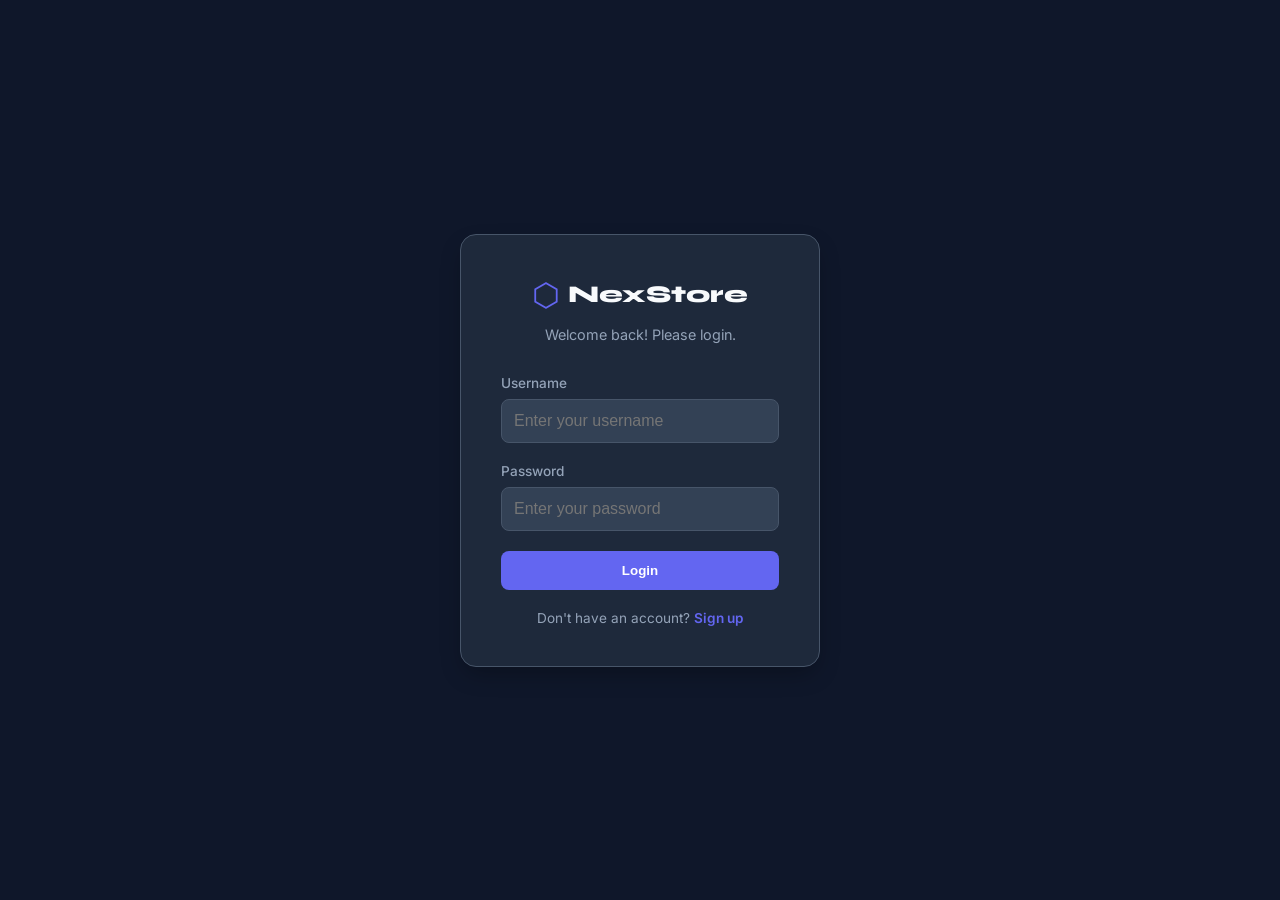
==== src/main/resources/static/index.html @ 59127255 "Initial Commit- NexStore" ====
<!DOCTYPE html>
<html lang="en">
<head>
    <meta charset="UTF-8"/>
    <meta name="viewport" content="width=device-width, initial-scale=1.0"/>
    <title>NexStore — Item Manager</title>
    <link rel="preconnect" href="https://fonts.googleapis.com">
    <link href="https://fonts.googleapis.com/css2?family=Syne:wght@700;800&family=Inter:wght@400;500;600&display=swap" rel="stylesheet">
    <link rel="stylesheet" href="in.css"/>
    <style>
        .auth-staff, .auth-admin {
            display: none !important; /* Hidden by default, shown by App.js if permitted */
        }
    </style>
</head>
<body>

<!-- ── HEADER ── -->
<header class="site-header">
    <div class="header-bg"></div>
    <div class="header-content">
        <div class="logo">
            <span class="logo-icon">⬡</span>
            <span class="logo-text">NexStore</span>
        </div>
        <p class="header-sub">E-Commerce Management Console</p>
        <div class="header-stats">
            <div class="user-info" style="margin-right: 1rem; color: var(--text-muted); font-size: 0.9rem;">
                Hi, <span id="user-display-name" style="color: var(--text); font-weight: 600;">Guest</span> 
                (<span id="user-display-role" style="font-size: 0.75rem; text-transform: uppercase; letter-spacing: 0.05em;">Role</span>)
            </div>
            <button class="action-btn" onclick="logout()" style="padding: 0.4rem 0.8rem; font-size: 0.8rem; background: rgba(255,255,255,0.05);">Logout</button>
            <div class="stat-pill" id="stat-items">— items</div>
            <div class="stat-pill" id="stat-orders">— orders</div>
            <div class="stat-pill online">● Live</div>
        </div>
    </div>
</header>

<!-- ── NAV TABS ── -->
<nav class="tab-nav">
    <button class="tab-btn active" data-panel="view"   onclick="switchTab(this,'view')">   Inventory    </button>
    <button class="tab-btn auth-staff" data-panel="add"    onclick="switchTab(this,'add')">    Add Item     </button>
    <button class="tab-btn auth-staff" data-panel="update" onclick="switchTab(this,'update')"> Update Item  </button>
    <button class="tab-btn orders-tab" data-panel="orders" onclick="switchTab(this,'orders')"> Orders  </button>
    <button class="tab-btn auth-admin" data-panel="users"  onclick="switchTab(this,'users')">  Users   </button>
</nav>

<!-- ── OVERLAY for unauthenticated ── -->
<div id="auth-overlay" style="display:none; position:fixed; top:0; left:0; width:100%; height:100%; background:var(--bg); z-index:9999; justify-content:center; align-items:center; flex-direction:column; text-align:center;">
    <div class="logo" style="margin-bottom: 2rem;">
        <span class="logo-icon" style="font-size: 4rem; color: var(--blue);">⬡</span>
        <h1 class="logo-text" style="font-size: 3rem;">NexStore</h1>
    </div>
    <p style="color: var(--text-muted); margin-bottom: 2rem;">Authenticating session...</p>
    <div class="loader" style="width: 40px; height: 40px; border: 4px solid rgba(255,255,255,0.1); border-top-color: var(--blue); border-radius: 50%; animation: spin 1s linear infinite;"></div>
</div>
<style>
    @keyframes spin { to { transform: rotate(360deg); } }
</style>

<main class="main-content">

    <!-- ── PANEL: VIEW ── -->
    <section id="panel-view" class="panel active">
        <div class="panel-header">
            <div>
                <h2>Inventory</h2>
                <p class="panel-desc">All products currently in stock</p>
            </div>
            <button class="action-btn primary" onclick="loadAllItems()">↻ Refresh</button>
        </div>
        <div class="table-wrapper">
            <table>
                <thead>
                <tr>
                    <th>ID</th>
                    <th>Product</th>
                    <th>Description</th>
                    <th>Price</th>
                    <th>Stock</th>
                    <th>Action</th>
                </tr>
                </thead>
                <tbody id="items-tbody">
                <tr><td colspan="6" class="empty-state">Click Refresh to load inventory</td></tr>
                </tbody>
            </table>
        </div>
        <div id="msg-view" class="message"></div>
    </section>

    <!-- ── PANEL: ADD ── -->
    <section id="panel-add" class="panel">
        <div class="panel-header">
            <div>
                <h2>Add Product</h2>
                <p class="panel-desc">Register a new item to inventory</p>
            </div>
        </div>
        <div class="form-grid">
            <div class="form-group">
                <label for="add-id">Item ID</label>
                <input type="number" id="add-id" placeholder="e.g. 5"/>
            </div>
            <div class="form-group">
                <label for="add-name">Product Name</label>
                <input type="text" id="add-name" placeholder="e.g. Tablet"/>
            </div>
            <div class="form-group full">
                <label for="add-desc">Description</label>
                <input type="text" id="add-desc" placeholder="e.g. 10-inch display tablet"/>
            </div>
            <div class="form-group">
                <label for="add-price">Price ($)</label>
                <input type="number" id="add-price" placeholder="e.g. 499.99" step="0.01"/>
            </div>
            <div class="form-group">
                <label for="add-stock">Stock Quantity</label>
                <input type="number" id="add-stock" placeholder="e.g. 25"/>
            </div>
        </div>
        <button class="action-btn success" onclick="addItem()">+ Add to Inventory</button>
        <div id="msg-add" class="message"></div>
    </section>

    <!-- ── PANEL: UPDATE ── -->
    <section id="panel-update" class="panel">
        <div class="panel-header">
            <div>
                <h2>Update Product</h2>
                <p class="panel-desc">Modify an existing item's details</p>
            </div>
        </div>
        <div class="form-grid">
            <div class="form-group full">
                <label for="upd-id">Item ID to Update</label>
                <input type="number" id="upd-id" placeholder="e.g. 1"/>
            </div>
            <div class="form-group">
                <label for="upd-name">New Name</label>
                <input type="text" id="upd-name" placeholder="e.g. Laptop Pro"/>
            </div>
            <div class="form-group">
                <label for="upd-price">New Price ($)</label>
                <input type="number" id="upd-price" placeholder="e.g. 899.99" step="0.01"/>
            </div>
            <div class="form-group full">
                <label for="upd-desc">New Description</label>
                <input type="text" id="upd-desc" placeholder="e.g. Updated high performance laptop"/>
            </div>
            <div class="form-group">
                <label for="upd-stock">New Stock Quantity</label>
                <input type="number" id="upd-stock" placeholder="e.g. 5"/>
            </div>
        </div>
        <button class="action-btn warning" onclick="updateItem()">✎ Save Changes</button>
        <div id="msg-update" class="message"></div>
    </section>

    <!-- ── PANEL: ORDERS ── -->
    <section id="panel-orders" class="panel">
        <div class="panel-header">
            <div>
                <h2>Orders</h2>
                <p class="panel-desc">Manage and track customer orders</p>
            </div>
            <button class="action-btn primary" onclick="loadAllOrders()">↻ Refresh</button>
        </div>

        <div class="table-wrapper">
            <table>
                <thead>
                <tr>
                    <th>Order ID</th>
                    <th>Customer ID</th>
                    <th>Date</th>
                    <th>Total</th>
                    <th>Actions</th>
                </tr>
                </thead>
                <tbody id="orders-tbody">
                <tr><td colspan="5" class="empty-state">Click Refresh to load orders</td></tr>
                </tbody>
            </table>
        </div>
        <div id="msg-orders" class="message"></div>

        <!-- Order Detail -->
        <div class="section-divider"></div>
        <div class="panel-header">
            <div>
                <h2>Order Details</h2>
                <p class="panel-desc">Eager load — fetches full customer + item breakdown</p>
            </div>
        </div>
        <div class="form-grid">
            <div class="form-group">
                <label for="order-detail-id">Order ID</label>
                <input type="number" id="order-detail-id" placeholder="e.g. 1"/>
            </div>
        </div>
        <button class="action-btn primary" onclick="loadOrderDetail()">⌕ Load Full Details</button>
        <div id="order-detail-box" style="margin-top:1.25rem;"></div>

        <!-- Place Order -->
        <div class="section-divider"></div>
        <div class="panel-header">
            <div>
                <h2>Place New Order</h2>
                <p class="panel-desc">Create an order and assign items to it</p>
            </div>
        </div>
        <div class="form-grid">
            <div class="form-group">
                <label for="new-order-customer">Customer ID</label>
                <input type="number" id="new-order-customer" placeholder="e.g. 1"/>
            </div>
            <div class="form-group">
                <label for="new-order-item">Item ID</label>
                <input type="number" id="new-order-item" placeholder="e.g. 1"/>
            </div>
            <div class="form-group">
                <label for="new-order-qty">Quantity</label>
                <input type="number" id="new-order-qty" placeholder="e.g. 2"/>
            </div>
        </div>
        <button class="action-btn success" onclick="placeOrder()">+ Place Order</button>
        <div id="msg-place-order" class="message"></div>

        <!-- Delete Order -->
        <div class="section-divider"></div>
        <div class="panel-header">
            <div>
                <h2>Delete Order</h2>
                <p class="panel-desc">Permanently remove an order and its items</p>
            </div>
        </div>
        <div class="form-grid">
            <div class="form-group">
                <label for="delete-order-id">Order ID</label>
                <input type="number" id="delete-order-id" placeholder="e.g. 1"/>
            </div>
        </div>
        <button class="action-btn danger auth-admin" onclick="deleteOrder()" style="margin-top: 1rem;">✕ Delete Order</button>
        <div id="msg-delete-order" class="message"></div>
    </section>

    <!-- ── PANEL: USERS (RBAC) ── -->
    <section id="panel-users" class="panel">
        <div class="panel-header">
            <div>
                <h2>User Management</h2>
                <p class="panel-desc">Promote users to different roles (Admin/Staff)</p>
            </div>
        </div>
        <div class="form-grid">
            <div class="form-group">
                <label for="promote-username">Username</label>
                <input type="text" id="promote-username" placeholder="e.g. jdoe"/>
            </div>
            <div class="form-group">
                <label for="promote-role">New Role</label>
                <select id="promote-role" style="background: var(--bg-card); color: var(--text); border: 1px solid var(--border); padding: 0.6rem; border-radius: 6px;">
                    <option value="CUSTOMER">CUSTOMER</option>
                    <option value="STAFF">STAFF</option>
                    <option value="ADMIN">ADMIN</option>
                    <option value="SUPER_ADMIN">SUPER ADMIN</option>
                </select>
            </div>
        </div>
        <button class="action-btn primary" onclick="promoteUser()" style="margin-top: 1rem;">Promote User</button>
        <div id="msg-users" class="message"></div>
    </section>

</main>

<script src="App.js"></script>
<script>
    // Debug helper to check if App.js loaded
    window.addEventListener('load', () => {
        if (typeof switchTab === 'undefined') {
            console.error('App.js failed to load or define switchTab');
        } else {
            console.log('App.js loaded successfully');
        }
    });
</script>
</body>
</html>
---- src/main/resources/static/in.css ----
/* ── RESET & BASE ── */
*, *::before, *::after { margin: 0; padding: 0; box-sizing: border-box; }

:root {
    --navy:      #0f1729;
    --navy-mid:  #1a2540;
    --navy-card: #1e2d4a;
    --blue:      #4f8ef7;
    --blue-glow: rgba(79,142,247,0.25);
    --emerald:   #10b981;
    --amber:     #f59e0b;
    --rose:      #f43f5e;
    --purple:    #8b5cf6;
    --text:      #e2e8f0;
    --text-muted:#94a3b8;
    --border:    rgba(255,255,255,0.08);
    --radius:    12px;
    --radius-sm: 8px;
}

body {
    font-family: 'Inter', sans-serif;
    background: var(--navy);
    color: var(--text);
    min-height: 100vh;
    line-height: 1.6;
}

/* ── HEADER ── */
.site-header {
    position: relative;
    overflow: hidden;
    padding: 3rem 2rem 2.5rem;
    text-align: center;
    border-bottom: 1px solid var(--border);
}

.header-bg {
    position: absolute;
    inset: 0;
    background:
            radial-gradient(ellipse 80% 60% at 50% -10%, rgba(79,142,247,0.18) 0%, transparent 70%),
            repeating-linear-gradient(
                    90deg,
                    transparent,
                    transparent 40px,
                    rgba(255,255,255,0.015) 40px,
                    rgba(255,255,255,0.015) 41px
            ),
            repeating-linear-gradient(
                    0deg,
                    transparent,
                    transparent 40px,
                    rgba(255,255,255,0.015) 40px,
                    rgba(255,255,255,0.015) 41px
            );
    z-index: 0;
}

.header-content {
    position: relative;
    z-index: 1;
}

.logo {
    display: inline-flex;
    align-items: center;
    gap: 0.6rem;
    margin-bottom: 0.4rem;
}

.logo-icon {
    font-size: 2rem;
    color: var(--blue);
    animation: pulse-glow 3s ease-in-out infinite;
    display: inline-block;
}

@keyframes pulse-glow {
    0%, 100% { filter: drop-shadow(0 0 6px var(--blue-glow)); }
    50%       { filter: drop-shadow(0 0 18px rgba(79,142,247,0.6)); }
}

.logo-text {
    font-family: 'Syne', sans-serif;
    font-size: 2.4rem;
    font-weight: 800;
    letter-spacing: -1px;
    background: linear-gradient(135deg, #fff 30%, var(--blue));
    -webkit-background-clip: text;
    -webkit-text-fill-color: transparent;
    background-clip: text;
}

.header-sub {
    color: var(--text-muted);
    font-size: 0.9rem;
    letter-spacing: 0.05em;
    text-transform: uppercase;
    margin-bottom: 1.25rem;
}

.header-stats {
    display: flex;
    justify-content: center;
    gap: 0.6rem;
    flex-wrap: wrap;
}

.stat-pill {
    padding: 0.3rem 0.9rem;
    border-radius: 999px;
    font-size: 0.8rem;
    font-weight: 500;
    background: rgba(255,255,255,0.06);
    border: 1px solid var(--border);
    color: var(--text-muted);
    transition: all 0.3s;
}

.stat-pill.online {
    color: var(--emerald);
    border-color: rgba(16,185,129,0.3);
    background: rgba(16,185,129,0.08);
    animation: blink 2s ease-in-out infinite;
}

@keyframes blink {
    0%, 100% { opacity: 1; }
    50%       { opacity: 0.6; }
}

/* ── TAB NAV ── */
.tab-nav {
    display: flex;
    gap: 0;
    background: var(--navy-mid);
    border-bottom: 1px solid var(--border);
    padding: 0 2rem;
    overflow-x: auto;
}

.tab-btn {
    padding: 1rem 1.5rem;
    border: none;
    background: transparent;
    color: var(--text-muted);
    font-family: 'Inter', sans-serif;
    font-size: 0.875rem;
    font-weight: 500;
    cursor: pointer;
    border-bottom: 2px solid transparent;
    transition: all 0.2s;
    white-space: nowrap;
}

.tab-btn:hover { color: var(--text); }

.tab-btn.active {
    color: var(--blue);
    border-bottom-color: var(--blue);
}

.tab-btn.orders-tab.active {
    color: var(--purple);
    border-bottom-color: var(--purple);
}

/* ── MAIN CONTENT ── */
.main-content {
    max-width: 1100px;
    margin: 2rem auto;
    padding: 0 1.5rem;
}

/* ── PANELS ── */
.panel { display: none; animation: fadeUp 0.3s ease; }
.panel.active { display: block; }

@keyframes fadeUp {
    from { opacity: 0; transform: translateY(12px); }
    to   { opacity: 1; transform: translateY(0); }
}

.panel-header {
    display: flex;
    justify-content: space-between;
    align-items: flex-start;
    margin-bottom: 1.5rem;
}

.panel-header h2 {
    font-family: 'Syne', sans-serif;
    font-size: 1.4rem;
    font-weight: 700;
    color: #fff;
}

.panel-desc {
    font-size: 0.82rem;
    color: var(--text-muted);
    margin-top: 0.2rem;
}

.section-divider {
    border: none;
    border-top: 1px solid var(--border);
    margin: 2.5rem 0;
}

/* ── TABLE ── */
.table-wrapper {
    background: var(--navy-card);
    border: 1px solid var(--border);
    border-radius: var(--radius);
    overflow: hidden;
    margin-bottom: 1rem;
}

table { width: 100%; border-collapse: collapse; font-size: 0.875rem; }

thead th {
    background: rgba(255,255,255,0.04);
    padding: 0.85rem 1.1rem;
    text-align: left;
    font-size: 0.75rem;
    font-weight: 600;
    text-transform: uppercase;
    letter-spacing: 0.06em;
    color: var(--text-muted);
    border-bottom: 1px solid var(--border);
}

tbody tr {
    border-bottom: 1px solid var(--border);
    transition: background 0.15s;
    animation: rowIn 0.25s ease both;
}

tbody tr:last-child { border-bottom: none; }
tbody tr:hover { background: rgba(79,142,247,0.06); }

@keyframes rowIn {
    from { opacity: 0; transform: translateX(-8px); }
    to   { opacity: 1; transform: translateX(0); }
}

tbody td {
    padding: 0.85rem 1.1rem;
    color: var(--text);
    vertical-align: middle;
}

.empty-state {
    text-align: center;
    padding: 3rem !important;
    color: var(--text-muted);
    font-size: 0.875rem;
}

/* ── STOCK BADGE ── */
.stock-badge {
    display: inline-block;
    padding: 0.2rem 0.6rem;
    border-radius: 999px;
    font-size: 0.75rem;
    font-weight: 600;
}
.stock-ok   { background: rgba(16,185,129,0.15); color: var(--emerald); }
.stock-low  { background: rgba(245,158,11,0.15);  color: var(--amber); }
.stock-out  { background: rgba(244,63,94,0.15);   color: var(--rose); }

/* ── FORMS ── */
.form-grid {
    display: grid;
    grid-template-columns: 1fr 1fr;
    gap: 1rem;
    background: var(--navy-card);
    border: 1px solid var(--border);
    border-radius: var(--radius);
    padding: 1.5rem;
    margin-bottom: 1.25rem;
}

.form-group { display: flex; flex-direction: column; gap: 0.4rem; }
.form-group.full { grid-column: 1 / -1; }

label {
    font-size: 0.78rem;
    font-weight: 600;
    text-transform: uppercase;
    letter-spacing: 0.05em;
    color: var(--text-muted);
}

input {
    padding: 0.65rem 0.9rem;
    background: rgba(255,255,255,0.05);
    border: 1px solid var(--border);
    border-radius: var(--radius-sm);
    color: var(--text);
    font-family: 'Inter', sans-serif;
    font-size: 0.9rem;
    outline: none;
    transition: border-color 0.2s, box-shadow 0.2s;
}

input::placeholder { color: rgba(148,163,184,0.4); }

input:focus {
    border-color: var(--blue);
    box-shadow: 0 0 0 3px var(--blue-glow);
}

/* ── BUTTONS ── */
.action-btn {
    padding: 0.65rem 1.5rem;
    border: none;
    border-radius: var(--radius-sm);
    font-family: 'Inter', sans-serif;
    font-size: 0.875rem;
    font-weight: 600;
    cursor: pointer;
    transition: transform 0.15s, box-shadow 0.15s, opacity 0.15s;
    letter-spacing: 0.02em;
}

.action-btn:hover  { transform: translateY(-2px); box-shadow: 0 6px 20px rgba(0,0,0,0.3); }
.action-btn:active { transform: translateY(0); }

.action-btn.primary { background: var(--blue);    color: #fff; }
.action-btn.success { background: var(--emerald); color: #fff; }
.action-btn.warning { background: var(--amber);   color: #0f1729; }
.action-btn.danger  { background: var(--rose);    color: #fff; }

/* inline row delete btn */
.row-delete-btn {
    padding: 0.3rem 0.75rem;
    border: 1px solid rgba(244,63,94,0.3);
    border-radius: 6px;
    background: rgba(244,63,94,0.08);
    color: var(--rose);
    font-size: 0.78rem;
    font-weight: 600;
    cursor: pointer;
    transition: all 0.15s;
}
.row-delete-btn:hover {
    background: var(--rose);
    color: #fff;
    transform: scale(1.05);
}

/* order view btn */
.row-view-btn {
    padding: 0.3rem 0.75rem;
    border: 1px solid rgba(79,142,247,0.3);
    border-radius: 6px;
    background: rgba(79,142,247,0.08);
    color: var(--blue);
    font-size: 0.78rem;
    font-weight: 600;
    cursor: pointer;
    transition: all 0.15s;
    margin-right: 0.4rem;
}
.row-view-btn:hover { background: var(--blue); color: #fff; }

/* ── MESSAGES ── */
.message {
    margin-top: 0.75rem;
    padding: 0.75rem 1rem;
    border-radius: var(--radius-sm);
    font-size: 0.85rem;
    display: none;
    animation: fadeUp 0.2s ease;
}

.message.success {
    background: rgba(16,185,129,0.12);
    color: var(--emerald);
    border: 1px solid rgba(16,185,129,0.25);
    display: block;
}

.message.error {
    background: rgba(244,63,94,0.12);
    color: var(--rose);
    border: 1px solid rgba(244,63,94,0.25);
    display: block;
}

/* ── ORDER DETAIL CARD ── */
.order-detail-card {
    background: var(--navy-card);
    border: 1px solid var(--border);
    border-radius: var(--radius);
    padding: 1.5rem;
    animation: fadeUp 0.3s ease;
}

.order-detail-card h3 {
    font-family: 'Syne', sans-serif;
    font-size: 1.1rem;
    margin-bottom: 1rem;
    color: #fff;
}

.detail-row {
    display: flex;
    gap: 0.5rem;
    margin-bottom: 0.4rem;
    font-size: 0.875rem;
}

.detail-label { color: var(--text-muted); min-width: 100px; }
.detail-value { color: var(--text); font-weight: 500; }

.detail-divider {
    border: none;
    border-top: 1px solid var(--border);
    margin: 1rem 0;
}

.order-items-table {
    width: 100%;
    border-collapse: collapse;
    font-size: 0.82rem;
    margin-top: 0.5rem;
}

.order-items-table th {
    background: rgba(255,255,255,0.04);
    padding: 0.5rem 0.75rem;
    text-align: left;
    color: var(--text-muted);
    font-size: 0.72rem;
    text-transform: uppercase;
    letter-spacing: 0.05em;
    border-bottom: 1px solid var(--border);
}

.order-items-table td {
    padding: 0.55rem 0.75rem;
    color: var(--text);
    border-bottom: 1px solid var(--border);
}

.order-items-table tr:last-child td { border-bottom: none; }

/* ── RESPONSIVE ── */
@media (max-width: 640px) {
    .form-grid { grid-template-columns: 1fr; }
    .form-group.full { grid-column: 1; }
    .tab-nav { padding: 0 1rem; }
    .main-content { padding: 0 1rem; }
    .logo-text { font-size: 1.8rem; }
}
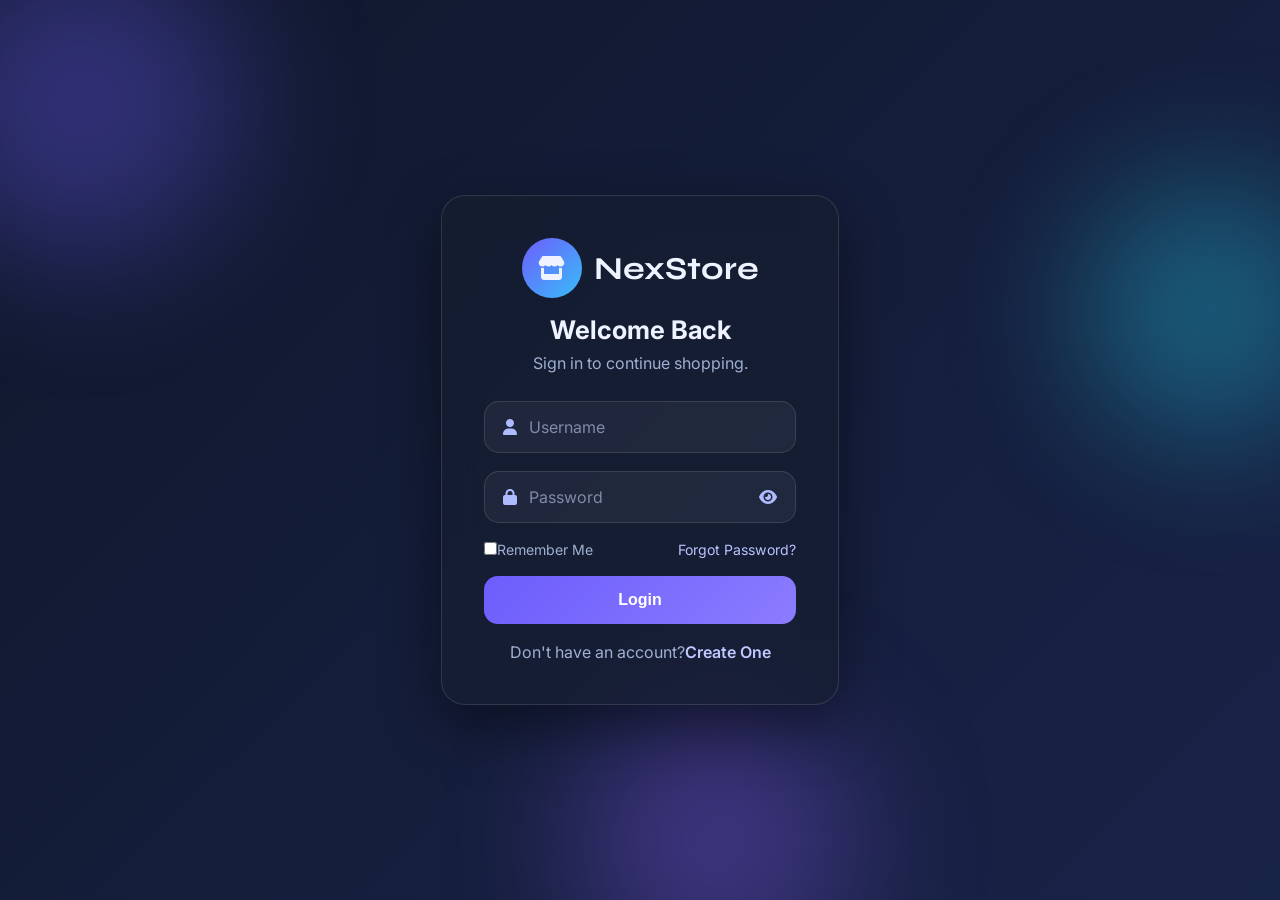
==== commit 5c72c754: "completed version" ====
--- a/src/main/resources/static/index.html
+++ b/src/main/resources/static/index.html
@@ -8,28 +8,47 @@
     <link href="https://fonts.googleapis.com/css2?family=Syne:wght@700;800&family=Inter:wght@400;500;600&display=swap" rel="stylesheet">
     <link rel="stylesheet" href="in.css"/>
     <style>
-        .auth-staff, .auth-admin {
-            display: none !important; /* Hidden by default, shown by App.js if permitted */
-        }
+        .auth-staff, .auth-admin, .auth-superadmin { display: none !important; }
+        @keyframes spin { to { transform: rotate(360deg); } }
     </style>
 </head>
 <body>
+
+<div class="stars"></div>
+
+<div class="shooting-star"></div>
+<div class="shooting-star"></div>
+<div class="shooting-star"></div>
+<div class="shooting-star"></div>
+<div class="shooting-star"></div>
 
 <!-- ── HEADER ── -->
 <header class="site-header">
     <div class="header-bg"></div>
     <div class="header-content">
         <div class="logo">
-            <span class="logo-icon">⬡</span>
-            <span class="logo-text">NexStore</span>
+            <div class="cube-container">
+                <div class="cube">
+                    <div class="cube-face front">API</div>
+                    <div class="cube-face back">JWT</div>
+                    <div class="cube-face right">SQL</div>
+                    <div class="cube-face left">Redis</div>
+                    <div class="cube-face top">Docker</div>
+                    <div class="cube-face bottom">RabbitMQ</div>
+                </div>
+            </div>
+            <div class="logo-text">
+                <h1>NexStore</h1>
+                <p class="header-sub">E-Commerce Management Console</p>
+            </div>
         </div>
         <p class="header-sub">E-Commerce Management Console</p>
         <div class="header-stats">
-            <div class="user-info" style="margin-right: 1rem; color: var(--text-muted); font-size: 0.9rem;">
-                Hi, <span id="user-display-name" style="color: var(--text); font-weight: 600;">Guest</span> 
-                (<span id="user-display-role" style="font-size: 0.75rem; text-transform: uppercase; letter-spacing: 0.05em;">Role</span>)
-            </div>
-            <button class="action-btn" onclick="logout()" style="padding: 0.4rem 0.8rem; font-size: 0.8rem; background: rgba(255,255,255,0.05);">Logout</button>
+            <div class="user-info" style="margin-right:1rem;color:var(--text-muted);font-size:0.9rem;">
+                Hi, <span id="user-display-name" style="color:var(--text);font-weight:600;">Guest</span>
+                (<span id="user-display-role" style="font-size:0.75rem;text-transform:uppercase;letter-spacing:0.05em;">Role</span>)
+            </div>
+            <button class="action-btn" onclick="logout()" style="padding:0.4rem 0.8rem;font-size:0.8rem;background:rgba(255,255,255,0.05);">Logout</button>
             <div class="stat-pill" id="stat-items">— items</div>
             <div class="stat-pill" id="stat-orders">— orders</div>
             <div class="stat-pill online">● Live</div>
@@ -39,46 +58,101 @@
 
 <!-- ── NAV TABS ── -->
 <nav class="tab-nav">
-    <button class="tab-btn active" data-panel="view"   onclick="switchTab(this,'view')">   Inventory    </button>
-    <button class="tab-btn auth-staff" data-panel="add"    onclick="switchTab(this,'add')">    Add Item     </button>
-    <button class="tab-btn auth-staff" data-panel="update" onclick="switchTab(this,'update')"> Update Item  </button>
-    <button class="tab-btn orders-tab" data-panel="orders" onclick="switchTab(this,'orders')"> Orders  </button>
-    <button class="tab-btn auth-admin" data-panel="users"  onclick="switchTab(this,'users')">  Users   </button>
+    <button class="tab-btn active"     data-panel="view"   onclick="switchTab(this,'view')">   Inventory   </button>
+    <button class="tab-btn auth-staff" data-panel="add"    onclick="switchTab(this,'add')">    Add Item    </button>
+    <button class="tab-btn auth-staff" data-panel="update" onclick="switchTab(this,'update')"> Update Item </button>
+    <button class="tab-btn orders-tab" data-panel="orders" onclick="switchTab(this,'orders')"> Orders     </button>
+    <button class="tab-btn auth-customer" data-panel="subscription" onclick="switchTab(this,'subscription')"> Subscription </button>
+    <button class="tab-btn auth-admin" data-panel="users"  onclick="switchTab(this,'users')">  Users      </button>
+    <button class="tab-btn auth-superadmin" data-panel="videos" onclick="switchTab(this,'videos')"> CCTV </button>
+    <button class="tab-btn auth-superadmin" data-panel="API" onclick="switchTab(this,'API')">API Check</button>
 </nav>
 
-<!-- ── OVERLAY for unauthenticated ── -->
-<div id="auth-overlay" style="display:none; position:fixed; top:0; left:0; width:100%; height:100%; background:var(--bg); z-index:9999; justify-content:center; align-items:center; flex-direction:column; text-align:center;">
-    <div class="logo" style="margin-bottom: 2rem;">
-        <span class="logo-icon" style="font-size: 4rem; color: var(--blue);">⬡</span>
-        <h1 class="logo-text" style="font-size: 3rem;">NexStore</h1>
-    </div>
-    <p style="color: var(--text-muted); margin-bottom: 2rem;">Authenticating session...</p>
-    <div class="loader" style="width: 40px; height: 40px; border: 4px solid rgba(255,255,255,0.1); border-top-color: var(--blue); border-radius: 50%; animation: spin 1s linear infinite;"></div>
+<!-- ── AUTH OVERLAY ── -->
+<div id="auth-overlay" style="display:none;position:fixed;top:0;left:0;width:100%;height:100%;background:var(--navy);z-index:9999;justify-content:center;align-items:center;flex-direction:column;text-align:center;">
+    <span class="logo-icon" style="font-size:4rem;color:var(--blue);">⬡</span>
+    <h1 class="logo-text" style="font-size:3rem;">NexStore</h1>
+    <p style="color:var(--text-muted);margin:1rem 0 2rem;">Authenticating session...</p>
+    <div style="width:40px;height:40px;border:4px solid rgba(255,255,255,0.1);border-top-color:var(--blue);border-radius:50%;animation:spin 1s linear infinite;"></div>
 </div>
-<style>
-    @keyframes spin { to { transform: rotate(360deg); } }
-</style>
 
 <main class="main-content">
 
-    <!-- ── PANEL: VIEW ── -->
+    <!-- ── PANEL: VIEW (INVENTORY) ── -->
     <section id="panel-view" class="panel active">
         <div class="panel-header">
             <div>
                 <h2>Inventory</h2>
                 <p class="panel-desc">All products currently in stock</p>
             </div>
+        </div>
+
+        <!-- Search & Filter Bar -->
+        <div class="form-grid" style="margin-bottom:1rem;">
+            <div class="form-group">
+                <label>Search by Name</label>
+                <input type="text" id="search-name" placeholder="e.g. Laptop"/>
+            </div>
+            <div class="form-group">
+                <label>Min Price ($)</label>
+                <input type="number" id="search-min-price" placeholder="e.g. 100"/>
+            </div>
+            <div class="form-group">
+                <label>Max Price ($)</label>
+                <input type="number" id="search-max-price" placeholder="e.g. 1000"/>
+            </div>
+            <div class="form-group">
+                <label>Min Stock</label>
+                <input type="number" id="search-min-stock" placeholder="e.g. 5"/>
+            </div>
+        </div>
+
+        <!-- Buttons + Pagination -->
+        <div style="display:flex;gap:0.75rem;margin-bottom:1rem;align-items:center;flex-wrap:wrap;">
             <button class="action-btn primary" onclick="loadAllItems()">↻ Refresh</button>
-        </div>
+            <button class="action-btn success" onclick="applyFilter()">⌕ Search</button>
+            <button class="action-btn" style="background:var(--text-muted);" onclick="clearSearch()">✕ Clear</button>
+            <div id="page-info" style="color:var(--text-muted);font-size:0.85rem;margin-left:auto;"></div>
+            <div class="pagination">
+            <button id="btn-prev" onclick="prevPage()" class="btn">← Prev </button>
+            <button id="btn-next" onclick="nextPage()" class="btn">Next →</button>
+            </div>
+        </div>
+
+        <!-- Items Table -->
         <div class="table-wrapper">
             <table>
                 <thead>
                 <tr>
                     <th>ID</th>
-                    <th>Product</th>
+                    <th>
+                        <div class="th-flex">
+                            <span>Product</span>
+                            <span class="sort-group">
+                                <button onclick="sortTable('name', 'asc')" class="sort-btn">↑</button>
+                                <button onclick="sortTable('name', 'desc')" class="sort-btn">↓</button>
+                        </span>
+                        </div>
+                    </th>
                     <th>Description</th>
-                    <th>Price</th>
-                    <th>Stock</th>
+                    <th>
+                        <div class="th-flex">
+                            <span>Price</span>
+                            <span class="sort-group">
+                                <button onclick="sortTable('price', 'asc')" class="sort-btn">↑</button>
+                                <button onclick="sortTable('price', 'desc')" class="sort-btn">↓</button>
+                             </span>
+                        </div>
+                    </th>
+                    <th>
+                        <div class="th-flex">
+                            <span>Stock</span>
+                            <span class="sort-group">
+                                    <button onclick="sortTable('stock', 'asc')" class="sort-btn">↑</button>
+                                    <button onclick="sortTable('stock', 'desc')" class="sort-btn">↓</button>
+                             </span>
+                        </div>
+                    </th>
                     <th>Action</th>
                 </tr>
                 </thead>
@@ -176,14 +250,22 @@
                     <th>Customer ID</th>
                     <th>Date</th>
                     <th>Total</th>
+                    <th>Payment</th>
                     <th>Actions</th>
                 </tr>
                 </thead>
                 <tbody id="orders-tbody">
-                <tr><td colspan="5" class="empty-state">Click Refresh to load orders</td></tr>
+                <tr><td colspan="6" class="empty-state">Click Refresh to load orders</td></tr>
                 </tbody>
             </table>
         </div>
+        <div style="display:flex;gap:0.75rem;margin-top:1rem;align-items:center;flex-wrap:wrap;">
+            <div id="page-info-orders" style="color:var(--text-muted);font-size:0.85rem;margin-left:auto;"></div>
+            <div class="pagination">
+                <button id="btn-prev-orders" onclick="prevPageOrders()" class="btn">← Prev </button>
+                <button id="btn-next-orders" onclick="nextPageOrders()" class="btn">Next →</button>
+            </div>
+        </div>
         <div id="msg-orders" class="message"></div>
 
         <!-- Order Detail -->
@@ -242,16 +324,43 @@
                 <input type="number" id="delete-order-id" placeholder="e.g. 1"/>
             </div>
         </div>
-        <button class="action-btn danger auth-admin" onclick="deleteOrder()" style="margin-top: 1rem;">✕ Delete Order</button>
+        <button class="action-btn danger auth-admin" onclick="deleteOrder()" style="margin-top:1rem;">✕ Delete Order</button>
         <div id="msg-delete-order" class="message"></div>
     </section>
 
-    <!-- ── PANEL: USERS (RBAC) ── -->
+    <!-- ── PANEL: SUBSCRIPTION ── -->
+    <section id="panel-subscription" class="panel">
+        <div class="panel-header">
+            <div>
+                <h2>Subscription</h2>
+                <p class="panel-desc">Subscribe to get discounts on all your orders</p>
+            </div>
+        </div>
+
+        <!-- Current subscription status -->
+        <div id="current-sub-box" style="margin-bottom:1.5rem;"></div>
+
+        <!-- Plans grid -->
+        <div class="section-divider"></div>
+        <div class="panel-header">
+            <div>
+                <h2>Available Plans</h2>
+                <p class="panel-desc">Choose a plan that works for you</p>
+            </div>
+            <button class="action-btn primary" onclick="loadSubscriptionPlans()">↻ Refresh</button>
+        </div>
+        <div id="plans-grid" style="display:grid;grid-template-columns:repeat(auto-fill,minmax(250px,1fr));gap:1.25rem;margin-top:1rem;">
+            <p class="empty-state">Click Refresh to load plans</p>
+        </div>
+        <div id="msg-subscription" class="message"></div>
+    </section>
+
+    <!-- ── PANEL: USERS ── -->
     <section id="panel-users" class="panel">
         <div class="panel-header">
             <div>
                 <h2>User Management</h2>
-                <p class="panel-desc">Promote users to different roles (Admin/Staff)</p>
+                <p class="panel-desc">Promote users to different roles</p>
             </div>
         </div>
         <div class="form-grid">
@@ -261,7 +370,7 @@
             </div>
             <div class="form-group">
                 <label for="promote-role">New Role</label>
-                <select id="promote-role" style="background: var(--bg-card); color: var(--text); border: 1px solid var(--border); padding: 0.6rem; border-radius: 6px;">
+                <select id="promote-role" style="background:var(--navy-card);color:var(--text);border:1px solid var(--border);padding:0.6rem;border-radius:6px;">
                     <option value="CUSTOMER">CUSTOMER</option>
                     <option value="STAFF">STAFF</option>
                     <option value="ADMIN">ADMIN</option>
@@ -269,18 +378,162 @@
                 </select>
             </div>
         </div>
-        <button class="action-btn primary" onclick="promoteUser()" style="margin-top: 1rem;">Promote User</button>
+        <button class="action-btn primary" onclick="promoteUser()" style="margin-top:1rem;">Promote User</button>
         <div id="msg-users" class="message"></div>
+
+        <!-- Customer Subscriptions -->
+        <div class="section-divider"></div>
+        <div class="panel-header">
+            <div>
+                <h2>Customer Subscriptions</h2>
+                <p class="panel-desc">View all active and inactive customer subscriptions</p>
+            </div>
+            <button class="action-btn primary" onclick="loadAllSubscriptions()">↻ Refresh</button>
+        </div>
+        <div class="table-wrapper">
+            <table>
+                <thead>
+                <tr>
+                    <th>Subscription ID</th><th>Customer</th><th>Plan</th><th>Status</th><th>Started</th><th>Discount</th>
+                </tr>
+                </thead>
+                <tbody id="subscriptions-tbody">
+                <tr><td colspan="6" class="empty-state">Click Refresh to load subscriptions</td></tr>
+                </tbody>
+            </table>
+        </div>
+        <div style="display:flex;gap:0.75rem;margin-top:1rem;align-items:center;flex-wrap:wrap;">
+            <div id="page-info-subs" style="color:var(--text-muted);font-size:0.85rem;margin-left:auto;"></div>
+            <div class="pagination">
+                <button id="btn-prev-subs" onclick="prevPageSubs()" class="btn">← Prev </button>
+                <button id="btn-next-subs" onclick="nextPageSubs()" class="btn">Next →</button>
+            </div>
+        </div>
+        <div id="msg-subscriptions" class="message"></div>
+    </section>
+
+    <!-- ── PANEL: VIDEOS (CCTV) ── -->
+    <section id="panel-videos" class="panel">
+        <div class="panel-header">
+            <div>
+                <h2>CCTV Footage</h2>
+                <p class="panel-desc">Upload, process, and review recorded footage</p>
+            </div>
+            <button class="action-btn primary" onclick="loadAllVideos()">↻ Refresh</button>
+        </div>
+
+        <!-- Upload -->
+        <div class="form-grid">
+            <div class="form-group full">
+                <label for="video-file-input">Upload Recording (.mp4, .mov)</label>
+                <input type="file" id="video-file-input" accept=".mp4,.mov,video/mp4,video/quicktime"/>
+            </div>
+        </div>
+        <button class="action-btn success" onclick="uploadVideo()">⬆ Upload</button>
+        <div id="msg-video-upload" class="message"></div>
+
+        <!-- All Uploads -->
+        <div class="section-divider"></div>
+        <div class="panel-header">
+            <div>
+                <h2>All Recordings</h2>
+                <p class="panel-desc">Every uploaded file and its processing status</p>
+            </div>
+        </div>
+        <div class="table-wrapper">
+            <table>
+                <thead>
+                <tr>
+                    <th>ID</th><th>File Name</th><th>Uploaded By</th><th>Uploaded At</th><th>Status</th><th>Action</th>
+                </tr>
+                </thead>
+                <tbody id="videos-tbody">
+                <tr><td colspan="6" class="empty-state">Click Refresh to load recordings</td></tr>
+                </tbody>
+            </table>
+        </div>
+        <div style="display:flex;gap:0.75rem;margin-top:1rem;align-items:center;flex-wrap:wrap;">
+            <div id="page-info-videos" style="color:var(--text-muted);font-size:0.85rem;margin-left:auto;"></div>
+            <div class="pagination">
+                <button id="btn-prev-videos" onclick="prevPageVideos()" class="btn">← Prev </button>
+                <button id="btn-next-videos" onclick="nextPageVideos()" class="btn">Next →</button>
+            </div>
+        </div>
+        <div id="msg-videos" class="message"></div>
+
+        <!-- Completed / Playable -->
+        <div class="section-divider"></div>
+        <div class="panel-header">
+            <div>
+                <h2>Processed Recordings</h2>
+                <p class="panel-desc">Completed footage, ready to play in 360p / 480p / 720p</p>
+            </div>
+        </div>
+        <div id="completed-videos-grid" class="video-grid">
+            <p class="empty-state">No completed recordings yet.</p>
+        </div>
+    </section>
+
+    <section id="panel-API" class="panel">
+        <div class="dashboard">
+
+            <h1>API Analytics Dashboard</h1>
+
+            <div class="cards">
+
+                <div class="card">
+                    <h3>Total Requests</h3>
+                    <h1 id="totalRequests">0</h1>
+                </div>
+
+                <div class="card">
+                    <h3>Total APIs</h3>
+                    <h1 id="totalApis">0</h1>
+                </div>
+
+                <div class="card">
+                    <h3>Average Response</h3>
+                    <h1 id="avgTime">0 ms</h1>
+                </div>
+
+                <div class="card">
+                    <h3>Error Rate</h3>
+                    <h1 id="errorRate">0%</h1>
+                </div>
+
+            </div>
+
+            <div class="chart-card">
+                <h2>API Hits</h2>
+
+                <svg id="chart"></svg>
+                <div id="chart-tooltip"></div>
+            </div>
+
+        </div>
     </section>
 
 </main>
-
+<!-- ── VIDEO MODAL ── -->
+<div id="video-modal" class="video-modal">
+    <div class="video-modal-inner">
+        <div class="video-modal-header">
+            <h3 id="video-modal-title">Video</h3>
+            <button class="modal-close-btn" onclick="closeVideoModal()">✕</button>
+        </div>
+        <video id="video-modal-player" controls></video>
+        <div class="modal-quality-bar">
+            <span>Quality:</span>
+            <div id="quality-switch"></div>
+        </div>
+    </div>
+</div>
+<script src="https://d3js.org/d3.v7.min.js"></script>
 <script src="App.js"></script>
 <script>
-    // Debug helper to check if App.js loaded
     window.addEventListener('load', () => {
         if (typeof switchTab === 'undefined') {
-            console.error('App.js failed to load or define switchTab');
+            console.error('App.js failed to load');
         } else {
             console.log('App.js loaded successfully');
         }
--- a/src/main/resources/static/in.css
+++ b/src/main/resources/static/in.css
@@ -24,15 +24,95 @@
     color: var(--text);
     min-height: 100vh;
     line-height: 1.6;
+    position:relative;
+}
+
+
+.stars {
+    width: 1px;
+    height: 1px;
+    position: fixed;
+    inset:0;
+    pointer-events:none;
+    z-index:-2;
+    background: white;
+    box-shadow: 2vw 5vh 2px white, 10vw 8vh 2px white, 15vw 15vh 1px white,
+    22vw 22vh 1px white, 28vw 12vh 2px white, 32vw 32vh 1px white,
+    38vw 18vh 2px white, 42vw 35vh 1px white, 48vw 25vh 2px white,
+    53vw 42vh 1px white, 58vw 15vh 2px white, 63vw 38vh 1px white,
+    68vw 28vh 2px white, 73vw 45vh 1px white, 78vw 32vh 2px white,
+    83vw 48vh 1px white, 88vw 20vh 2px white, 93vw 52vh 1px white,
+    98vw 35vh 2px white, 5vw 60vh 1px white, 12vw 65vh 2px white,
+    18vw 72vh 1px white, 25vw 78vh 2px white, 30vw 85vh 1px white,
+    35vw 68vh 2px white, 40vw 82vh 1px white, 45vw 92vh 2px white,
+    50vw 75vh 1px white, 55vw 88vh 2px white, 60vw 95vh 1px white,
+    65vw 72vh 2px white, 70vw 85vh 1px white, 75vw 78vh 2px white,
+    80vw 92vh 1px white, 85vw 82vh 2px white, 90vw 88vh 1px white,
+    95vw 75vh 2px white;
+    animation: twinkle 8s infinite linear;
+}
+
+.shooting-star {
+    position: fixed;
+    pointer-events: none;
+    z-index:-1;
+    width: 100px;
+    height: 2px;
+    background: linear-gradient(90deg, white, transparent);
+    animation: shoot 3s infinite ease-in;
+}
+
+.shooting-star:nth-child(1) {
+    top: 20%;
+    left: -100px;
+    animation-delay: 0s;
+}
+
+.shooting-star:nth-child(2) {
+    top: 35%;
+    left: -100px;
+    animation-delay: 1s;
+}
+
+.shooting-star:nth-child(3) {
+    top: 50%;
+    left: -100px;
+    animation-delay: 2s;
+}
+
+@keyframes twinkle {
+    0%,
+    100% {
+        opacity: 0.8;
+    }
+    50% {
+        opacity: 0.4;
+    }
+}
+
+@keyframes shoot {
+    0% {
+        transform: translateX(0) translateY(0) rotate(25deg);
+        opacity: 1;
+    }
+    100% {
+        transform: translateX(120vw) translateY(50vh) rotate(25deg);
+        opacity: 0;
+    }
 }
 
 /* ── HEADER ── */
 .site-header {
-    position: relative;
-    overflow: hidden;
-    padding: 3rem 2rem 2.5rem;
+    padding: 1rem 2rem;
     text-align: center;
     border-bottom: 1px solid var(--border);
+    z-index: 1000;
+    overflow: hidden;
+    border-bottom: 1px solid var(--border);
+
+    background: rgba(15,23,41,0.92);
+    backdrop-filter: blur(12px);
+    -webkit-backdrop-filter: blur(12px);
 }
 
 .header-bg {
@@ -63,27 +143,125 @@
 }
 
 .logo {
-    display: inline-flex;
-    align-items: center;
-    gap: 0.6rem;
-    margin-bottom: 0.4rem;
-}
-
-.logo-icon {
-    font-size: 2rem;
-    color: var(--blue);
-    animation: pulse-glow 3s ease-in-out infinite;
-    display: inline-block;
-}
-
-@keyframes pulse-glow {
-    0%, 100% { filter: drop-shadow(0 0 6px var(--blue-glow)); }
-    50%       { filter: drop-shadow(0 0 18px rgba(79,142,247,0.6)); }
+    display:flex;
+    align-items:center;
+    gap:12px;
+}
+
+.cube{
+    width:45px;
+    height:45px;
+    position:relative;
+    transform-style:preserve-3d;
+    animation: rotateCube 24s linear infinite;
+    transition:all .5s ease;
+}
+.cube-container{
+    width:50px;
+    height:50px;
+    perspective:1000px;
+    display:flex;
+    justify-content:center;
+    align-items:center;
+}
+
+.cube:hover{
+    animation-duration:3s;
+    transform:scale(1.12);
+}
+
+.cube-face{
+    position:absolute;
+    width:45px;
+    height:45px;
+    display:flex;
+    justify-content:center;
+    align-items:center;
+    color:white;
+    font-size:9px;
+    font-weight:700;
+    letter-spacing:.5px;
+    border-radius:8px;
+    border:1px solid rgba(255,255,255,.15);
+    background:linear-gradient(
+            135deg, rgba(37,99,235,.95), rgba(139,92,246,.95));
+    backdrop-filter:blur(8px);
+    box-shadow: 0 0 15px rgba(59,130,246,.25);
+    transition:.4s;
+}
+
+.front{
+    transform:translateZ(30px);
+}
+
+.back{
+    transform:rotateY(180deg) translateZ(30px);
+}
+
+.right{
+    transform:rotateY(90deg) translateZ(30px);
+}
+
+.left{
+    transform:rotateY(-90deg) translateZ(30px);
+}
+
+.top{
+    transform:rotateX(90deg) translateZ(30px);
+}
+
+.bottom{
+    transform:rotateX(-90deg) translateZ(30px);
+}
+
+@keyframes rotateCube{
+    0%{
+        transform:rotateX(0deg) rotateY(0deg);
+    }
+    100%{
+        transform:rotateX(360deg) rotateY(360deg);
+    }
+}
+
+.cube::before{
+    content:"";
+    position:absolute;
+    inset:-18px;
+    border-radius:50%;
+    background:radial-gradient(
+            rgba(59,130,246,.35),
+            transparent 70%
+    );
+    filter:blur(12px);
+    animation:pulseGlow 4s ease-in-out infinite;
+    z-index:-1;
+}
+
+@keyframes pulseGlow{
+    0%{
+        opacity:.35;
+        transform:scale(.9);
+    }
+    50%{
+        opacity:.8;
+        transform:scale(1.2);
+    }
+    100%{
+        opacity:.35;
+        transform:scale(.9);
+    }
+}
+
+.cube:hover .cube-face{
+    box-shadow:
+            0 0 10px #3b82f6,
+            0 0 20px #3b82f6,
+            0 0 40px #8b5cf6;
 }
 
 .logo-text {
     font-family: 'Syne', sans-serif;
-    font-size: 2.4rem;
+    font-size: 1.8rem;
     font-weight: 800;
     letter-spacing: -1px;
     background: linear-gradient(135deg, #fff 30%, var(--blue));
@@ -92,12 +270,21 @@
     background-clip: text;
 }
 
+.logo-text h1{
+    transition:.3s;
+}
+
+.logo:hover .logo-text h1{
+    color:#60a5fa;
+    text-shadow: 0 0 10px rgba(96,165,250,.6);
+}
+
 .header-sub {
     color: var(--text-muted);
     font-size: 0.9rem;
     letter-spacing: 0.05em;
     text-transform: uppercase;
-    margin-bottom: 1.25rem;
+    margin-bottom: 0.5rem;
 }
 
 .header-stats {
@@ -138,6 +325,12 @@
     border-bottom: 1px solid var(--border);
     padding: 0 2rem;
     overflow-x: auto;
+
+    position: sticky;
+    top: 0;
+    left: 0;
+    width: 100%;
+    z-index: 9998;
 }
 
 .tab-btn {
@@ -455,4 +648,515 @@
     .tab-nav { padding: 0 1rem; }
     .main-content { padding: 0 1rem; }
     .logo-text { font-size: 1.8rem; }
+}
+
+.sort-btn{
+    background: rgba(255,255,255,0.08);
+    border: none;
+    color: var(--text-muted);
+    cursor: pointer;
+    border-radius: 4px;
+    font-size: 0.75rem;
+    transition: all 0.15s;
+    display: inline-flex;
+    align-items: center;
+    justify-content: center;
+    width: 1.4rem;
+    height: 1.4rem;
+    padding: 0;
+    line-height: 1;
+    margin-left: 0;
+}
+
+.sort-btn:hover{
+    background: var(--blue);
+    color: #fff;
+}
+
+.sort-btn.active{
+    background: var(--blue);
+    color: #fff;
+}
+
+.th-flex {
+    display: flex;
+    align-items: center;
+    justify-content: space-between;
+    gap: 0.5rem;
+    white-space: nowrap;
+}
+
+.sort-group {
+    display: flex;
+    gap: 0.2rem;
+    flex-shrink: 0;
+}
+.btn {
+    display: inline-flex;
+    align-items: center;
+    justify-content: center;
+
+    min-width: 90px;
+    padding: 10px 18px;
+
+    background: rgba(255,255,255,0.08);
+    color: var(--text);
+    border: 1px solid rgba(255,255,255,0.12);
+    border-radius: 8px;
+
+    font-size: 0.9rem;
+    font-weight: 500;
+
+    cursor: pointer;
+    transition: all 0.2s ease;
+}
+
+.btn:hover {
+    background: var(--blue);
+    border-color: var(--blue);
+    color: white;
+    transform: translateY(-2px);
+}
+
+.btn:active {
+    transform: translateY(0);
+}
+
+.btn:disabled {
+    opacity: 0.45;
+    cursor: not-allowed;
+    transform: none;
+}
+
+.pagination {
+    display: flex;
+    justify-content: center;
+    align-items: center;
+    gap: 12px;
+    margin-top: 20px;
+}
+
+#page-info {
+    min-width: 130px;
+    text-align: center;
+    color: var(--text-muted);
+    font-size: 0.9rem;
+    font-weight: 500;
+}
+
+/* ── VIDEO / CCTV STATUS BADGES ── */
+.status-badge {
+    display: inline-block;
+    padding: 0.2rem 0.6rem;
+    border-radius: 999px;
+    font-size: 0.75rem;
+    font-weight: 600;
+    text-transform: uppercase;
+    letter-spacing: 0.03em;
+}
+.status-pending    { background: rgba(245,158,11,0.15);  color: var(--amber); }
+.status-processing { background: rgba(79,142,247,0.15);  color: var(--blue); }
+.status-completed  { background: rgba(16,185,129,0.15);  color: var(--emerald); }
+.status-failed     { background: rgba(244,63,94,0.15);   color: var(--rose); }
+
+/* ── VIDEO GRID ── */
+.video-grid {
+    display: grid;
+    grid-template-columns: repeat(auto-fill, minmax(240px, 1fr));
+    gap: 1rem;
+}
+.video-card {
+    background: var(--navy-card);
+    border: 1px solid var(--border);
+    border-radius: var(--radius);
+    padding: 1.1rem;
+    display: flex;
+    flex-direction: column;
+    gap: 0.6rem;
+    animation: fadeUp 0.3s ease;
+}
+.video-card h4 { font-family: 'Syne', sans-serif; font-size: 0.95rem; color: #fff; }
+.video-card .video-meta { font-size: 0.78rem; color: var(--text-muted); }
+.video-card .video-qualities { display: flex; gap: 0.4rem; flex-wrap: wrap; }
+
+.quality-btn {
+    padding: 0.3rem 0.7rem;
+    border: 1px solid rgba(79,142,247,0.3);
+    border-radius: 6px;
+    background: rgba(79,142,247,0.08);
+    color: var(--blue);
+    font-size: 0.75rem;
+    font-weight: 600;
+    cursor: pointer;
+    transition: all 0.15s;
+}
+.quality-btn:hover  { background: var(--blue); color: #fff; }
+.quality-btn.active { background: var(--blue); color: #fff; }
+
+/* ── VIDEO MODAL ── */
+.video-modal-overlay {
+    display: none;
+    position: fixed;
+    inset: 0;
+    background: rgba(0,0,0,0.75);
+    z-index: 10000;
+    justify-content: center;
+    align-items: center;
+}
+.video-modal-overlay.open { display: flex; }
+
+.video-modal {
+    background: var(--navy-card);
+    border: 1px solid var(--border);
+    border-radius: var(--radius);
+    padding: 1.25rem;
+    width: min(720px, 92vw);
+}
+.video-modal-header {
+    display: flex;
+    justify-content: space-between;
+    align-items: center;
+    margin-bottom: 0.75rem;
+}
+.video-modal-header h3 { font-family:'Syne', sans-serif; color:#fff; font-size:1.05rem; }
+.video-modal-close {
+    background: transparent;
+    border: none;
+    color: var(--text-muted);
+    font-size: 1.1rem;
+    cursor: pointer;
+}
+.video-modal-close:hover { color: var(--rose); }
+
+#video-modal-player {
+    width: 100%;
+    border-radius: var(--radius-sm);
+    background: #000;
+    max-height: 60vh;
+}
+.quality-switch { display: flex; gap: 0.5rem; margin-top: 0.75rem; }
+/* ── VIDEO CARDS ── */
+.video-card {
+    background: var(--navy-card);
+    border: 1px solid var(--border);
+    border-radius: var(--radius);
+    overflow: hidden;
+    cursor: pointer;
+    transition: transform 0.2s, box-shadow 0.2s;
+}
+
+.video-card:hover {
+    transform: translateY(-4px);
+    box-shadow: 0 8px 24px rgba(0,0,0,0.3);
+}
+
+.video-thumb-wrapper {
+    position: relative;
+    width: 100%;
+    aspect-ratio: 16/9;
+    background: #000;
+    overflow: hidden;
+}
+
+.video-thumbnail {
+    width: 100%;
+    height: 100%;
+    object-fit: cover;
+    display: block;
+}
+
+.play-overlay {
+    position: absolute;
+    inset: 0;
+    display: flex;
+    align-items: center;
+    justify-content: center;
+    font-size: 2.5rem;
+    color: #fff;
+    background: rgba(0,0,0,0.3);
+    opacity: 0;
+    transition: opacity 0.2s;
+}
+
+.video-card:hover .play-overlay { opacity: 1; }
+
+.video-card-info {
+    padding: 0.85rem;
+}
+
+.video-card-info h4 {
+    font-size: 0.9rem;
+    font-weight: 600;
+    color: var(--text);
+    margin-bottom: 0.3rem;
+    white-space: nowrap;
+    overflow: hidden;
+    text-overflow: ellipsis;
+}
+
+.video-meta {
+    font-size: 0.75rem;
+    color: var(--text-muted);
+    margin-bottom: 0.5rem;
+}
+
+.video-qualities {
+    display: flex;
+    gap: 0.4rem;
+    flex-wrap: wrap;
+}
+
+.quality-btn {
+    padding: 0.2rem 0.6rem;
+    border: 1px solid var(--border);
+    border-radius: 4px;
+    background: rgba(255,255,255,0.05);
+    color: var(--text-muted);
+    font-size: 0.75rem;
+    cursor: pointer;
+    transition: all 0.15s;
+}
+
+.quality-btn:hover, .quality-btn.active {
+    background: var(--blue);
+    color: #fff;
+    border-color: var(--blue);
+}
+
+/* ── VIDEO MODAL ── */
+.video-modal {
+    display: none;
+    position: fixed;
+    inset: 0;
+    background: rgba(0,0,0,0.85);
+    z-index: 9999;
+    align-items: center;
+    justify-content: center;
+    flex-direction: column;
+}
+
+.video-modal.open { display: flex; }
+
+.video-modal-inner {
+    background: var(--navy-card);
+    border: 1px solid var(--border);
+    border-radius: var(--radius);
+    width: 90%;
+    max-width: 900px;
+    overflow: hidden;
+}
+
+.video-modal-header {
+    display: flex;
+    justify-content: space-between;
+    align-items: center;
+    padding: 1rem 1.25rem;
+    border-bottom: 1px solid var(--border);
+}
+
+.video-modal-header h3 {
+    font-family: 'Syne', sans-serif;
+    font-size: 1rem;
+    color: #fff;
+}
+
+.modal-close-btn {
+    background: none;
+    border: none;
+    color: var(--text-muted);
+    font-size: 1.5rem;
+    cursor: pointer;
+    line-height: 1;
+}
+
+.modal-close-btn:hover { color: var(--rose); }
+
+.video-modal video {
+    width: 100%;
+    display: block;
+    background: #000;
+}
+
+.modal-quality-bar {
+    padding: 0.75rem 1.25rem;
+    display: flex;
+    gap: 0.5rem;
+    align-items: center;
+    border-top: 1px solid var(--border);
+}
+
+.modal-quality-bar span {
+    font-size: 0.8rem;
+    color: var(--text-muted);
+    margin-right: 0.5rem;
+}
+
+/* ── STATUS BADGES ── */
+.status-badge {
+    padding: 0.2rem 0.6rem;
+    border-radius: 999px;
+    font-size: 0.75rem;
+    font-weight: 600;
+}
+
+.status-pending    { background: rgba(245,158,11,0.15);  color: var(--amber); }
+.status-processing { background: rgba(79,142,247,0.15);  color: var(--blue); }
+.status-completed  { background: rgba(16,185,129,0.15);  color: var(--emerald); }
+.status-failed     { background: rgba(244,63,94,0.15);   color: var(--rose); }
+
+/* ── COMPLETED VIDEOS GRID ── */
+#completed-videos-grid {
+    display: grid;
+    grid-template-columns: repeat(auto-fill, minmax(260px, 1fr));
+    gap: 1.25rem;
+    margin-top: 1rem;
+}
+
+.dashboard-card {
+    background: var(--navy-card);
+    border: 1px solid var(--border);
+    border-radius: var(--radius);
+    padding: 1.25rem;
+    display: flex;
+    flex-direction: column;
+    gap: 0.75rem;
+    transition: transform 0.2s, box-shadow 0.2s;
+}
+
+.dashboard-card:hover {
+    transform: translateY(-4px);
+    box-shadow: 0 8px 24px rgba(0,0,0,0.3);
+}
+
+.dashboard-card h4 {
+    font-family: 'Syne', sans-serif;
+    font-size: 0.95rem;
+    color: #fff;
+}
+
+.dashboard-card p {
+    font-size: 0.85rem;
+    color: var(--text-muted);
+}
+
+.dashboard { display: flex; flex-direction: column; gap: 1.5rem; }
+.dashboard h1 {
+    font-family: 'Syne', sans-serif;
+    font-size: 1.4rem;
+    color: #fff;
+}
+
+.cards {
+    display: grid;
+    grid-template-columns: repeat(auto-fit, minmax(180px, 1fr));
+    gap: 1rem;
+}
+.card {
+    background: var(--navy-card);
+    border: 1px solid var(--border);
+    border-radius: var(--radius);
+    padding: 1.1rem 1.25rem;
+}
+.card h3 {
+    font-size: 0.75rem;
+    text-transform: uppercase;
+    letter-spacing: 0.05em;
+    color: var(--text-muted);
+    margin-bottom: 0.4rem;
+    font-weight: 600;
+}
+.card h1 {
+    font-family: 'Syne', sans-serif;
+    font-size: 1.6rem;
+    color: var(--blue);
+}
+
+.chart-card {
+    background: var(--navy-card);
+    border: 1px solid var(--border);
+    border-radius: var(--radius);
+    padding: 1.25rem;
+}
+.chart-card h2 {
+    font-family: 'Syne', sans-serif;
+    font-size: 1rem;
+    color: #fff;
+    margin-bottom: 1rem;
+}
+#chart { width: 100%; overflow: visible; }
+
+#chart-tooltip {
+    display: none;
+    position: absolute;
+    background: var(--navy-card);
+    border: 1px solid var(--border);
+    border-radius: var(--radius-sm);
+    padding: 0.6rem 0.85rem;
+    font-size: 0.8rem;
+    color: var(--text);
+    pointer-events: none;
+    z-index: 100;
+    box-shadow: 0 4px 12px rgba(0,0,0,0.4);
+}
+
+
+/* ── SUBSCRIPTION PLAN CARDS ── */
+.plan-card {
+    background: var(--navy-card);
+    border: 1px solid var(--border);
+    border-radius: var(--radius);
+    padding: 1.5rem;
+    transition: transform 0.2s, box-shadow 0.2s;
+}
+
+.plan-card:hover {
+    transform: translateY(-4px);
+    box-shadow: 0 8px 24px rgba(0,0,0,0.3);
+}
+
+.plan-card.plan-active {
+    border-color: rgba(16,185,129,0.4);
+    background: rgba(16,185,129,0.05);
+}
+
+.plan-header-bar {
+    display: flex;
+    justify-content: space-between;
+    align-items: center;
+    margin-bottom: 1rem;
+}
+
+.plan-name {
+    font-family: 'Syne', sans-serif;
+    font-size: 1.2rem;
+    color: #fff;
+}
+
+.plan-price {
+    margin-bottom: 0.75rem;
+}
+
+.plan-amount {
+    font-size: 2rem;
+    font-weight: 700;
+    color: var(--blue);
+}
+
+.plan-period {
+    font-size: 0.85rem;
+    color: var(--text-muted);
+    margin-left: 0.25rem;
+}
+
+.plan-desc {
+    font-size: 0.85rem;
+    color: var(--text-muted);
+    margin-bottom: 0.75rem;
+}
+
+.plan-discount {
+    padding: 0.5rem;
+    background: rgba(16,185,129,0.08);
+    border-radius: 6px;
+    text-align: center;
 }
